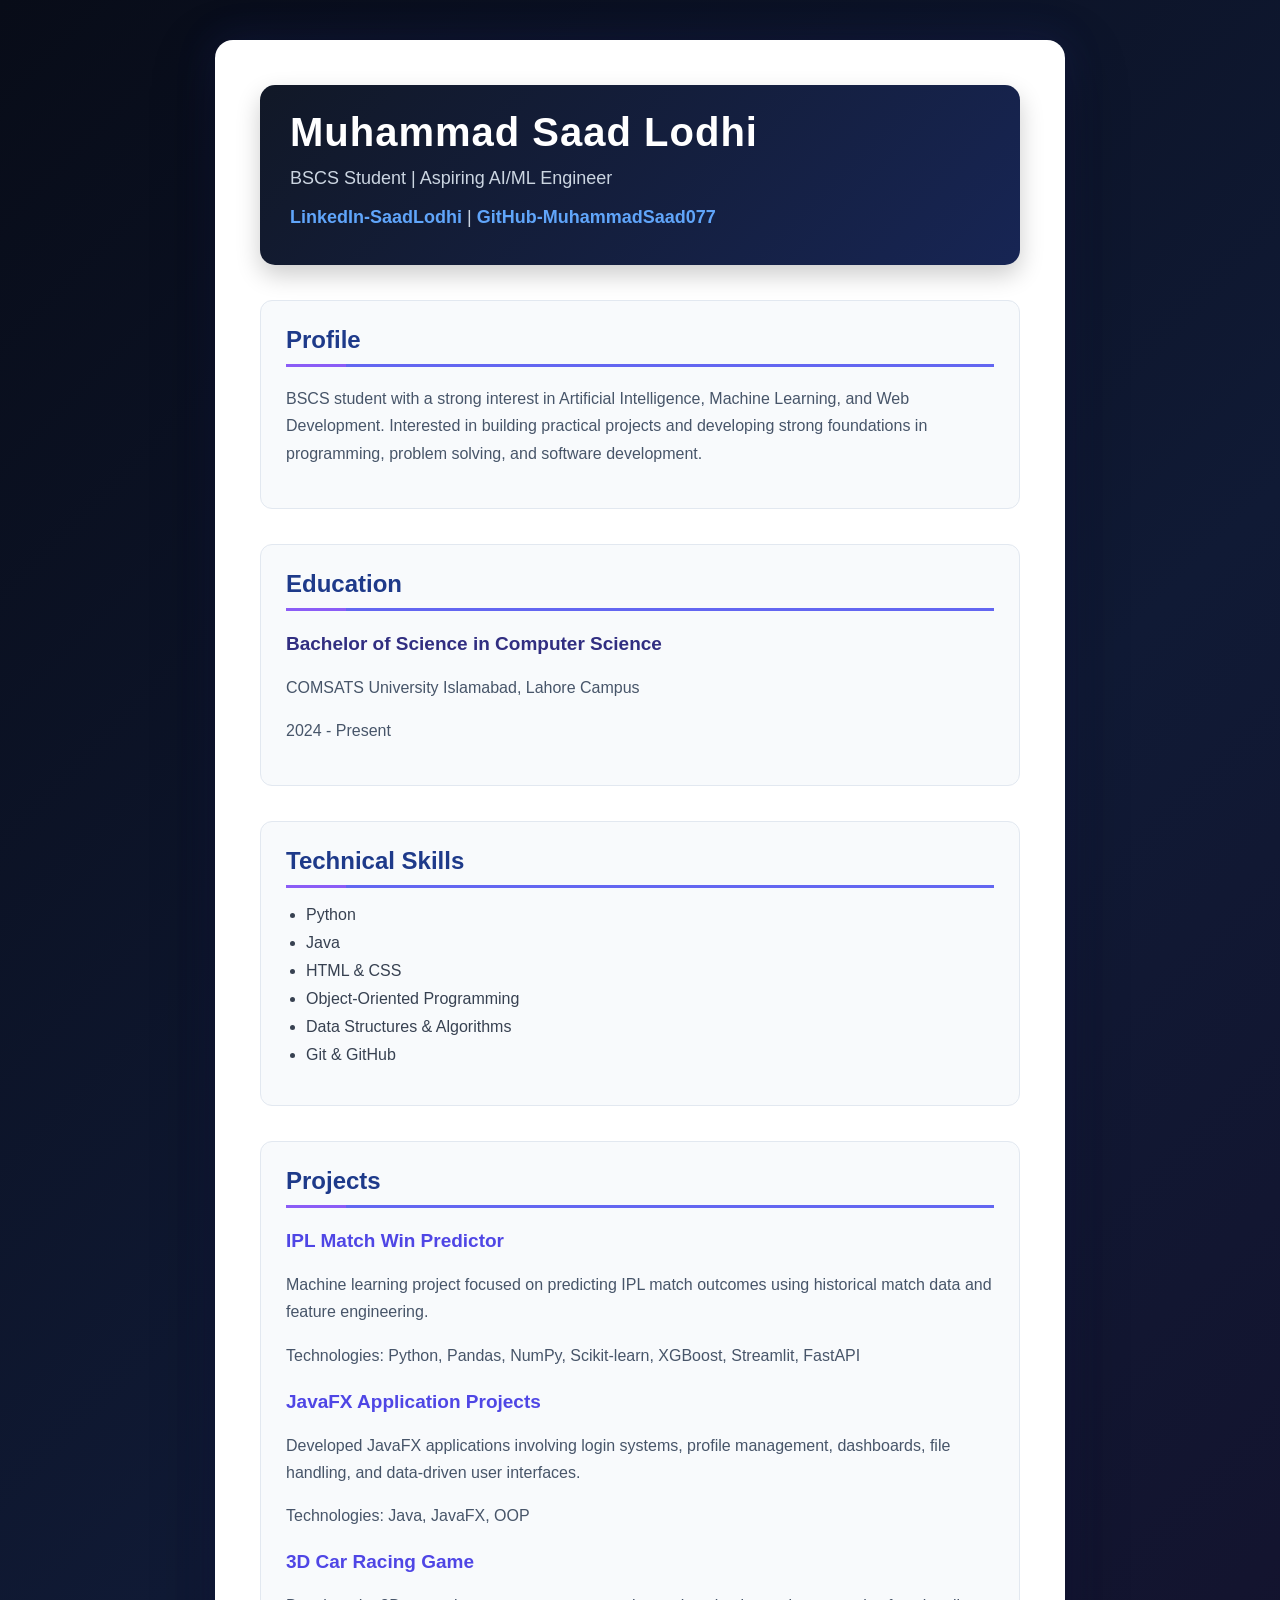
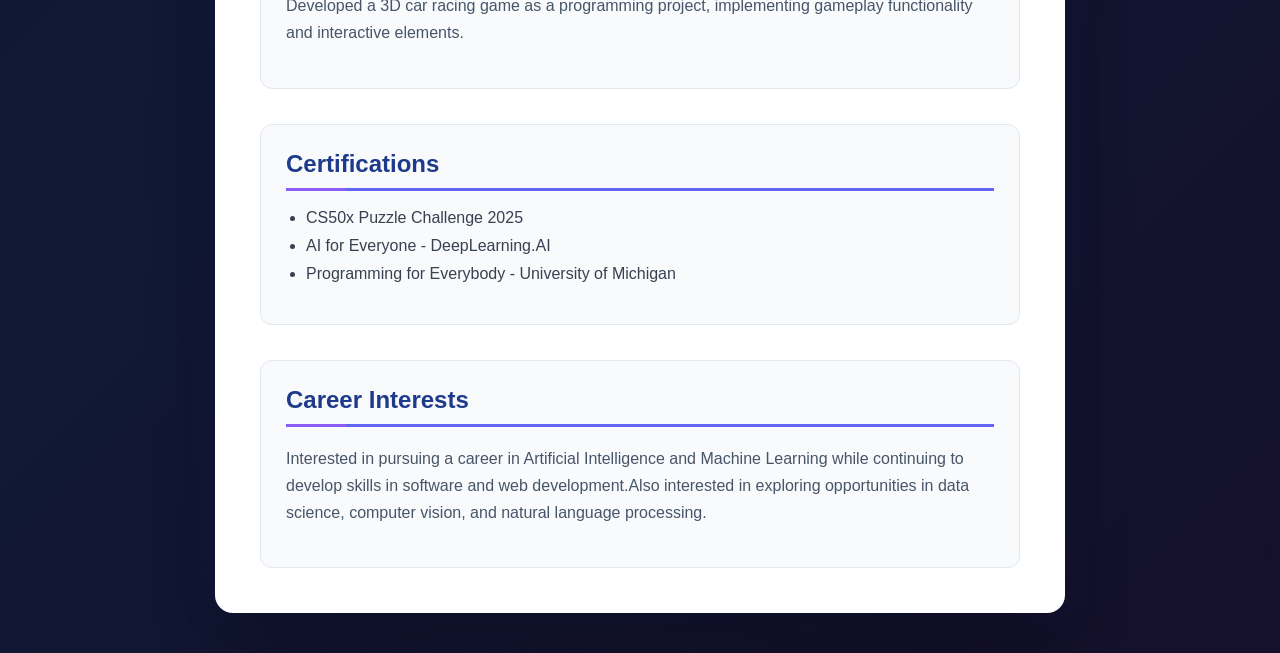
==== CV/index.html @ 449f5325 "Convert CV submodule into regular project folder" ====
<!DOCTYPE html>
<html lang="en">

<head>
    <meta charset="UTF-8">
    <meta name="viewport" content="width=device-width, initial-scale=1.0">

    <title>Muhammad Saad Lodhi - CV</title>

    <link rel="stylesheet" href="style.css">
</head>

<body>

    <div class="cv">

        <header>
            <div>
                <h1>Muhammad Saad Lodhi</h1>
                <p>BSCS Student | Aspiring AI/ML Engineer</p>

                <p>
                    <a href="https://www.linkedin.com/in/muhammad-saad-saeed-6aa393351">LinkedIn-SaadLodhi</a> |
                    <a href="https://github.com/MuhammadSaad077">GitHub-MuhammadSaad077</a>
                </p>
            </div>
        </header>

        <section>
            <h2>Profile</h2>

            <p>
                BSCS student with a strong interest in Artificial Intelligence,
                Machine Learning, and Web Development. Interested in building
                practical projects and developing strong foundations in
                programming, problem solving, and software development.
            </p>
        </section>


        <section>
            <h2>Education</h2>

            <h3>Bachelor of Science in Computer Science</h3>

            <p>
                COMSATS University Islamabad, Lahore Campus
            </p>

            <p>
                2024 - Present
            </p>
        </section>


        <section>
            <h2>Technical Skills</h2>

            <ul>
                <li>Python</li>
                <li>Java</li>
                <li>HTML & CSS</li>
                <li>Object-Oriented Programming</li>
                <li>Data Structures & Algorithms</li>
                <li>Git & GitHub</li>
            </ul>
        </section>


        <section>
            <h2>Projects</h2>

            <h3>IPL Match Win Predictor</h3>

            <p>
                Machine learning project focused on predicting IPL match
                outcomes using historical match data and feature engineering.
            </p>

            <p>
                Technologies: Python, Pandas, NumPy, Scikit-learn,
                XGBoost, Streamlit, FastAPI
            </p>


            <h3>JavaFX Application Projects</h3>

            <p>
                Developed JavaFX applications involving login systems,
                profile management, dashboards, file handling, and
                data-driven user interfaces.
            </p>

            <p>
                Technologies: Java, JavaFX, OOP
            </p>


            <h3>3D Car Racing Game</h3>

            <p>
                Developed a 3D car racing game as a programming project,
                implementing gameplay functionality and interactive elements.
            </p>
        </section>

        <section>
            <h2>Certifications</h2>

            <ul>
                <li>CS50x Puzzle Challenge 2025</li>
                <li>AI for Everyone - DeepLearning.AI</li>
                <li>Programming for Everybody - University of Michigan</li>
            </ul>
        </section>


        <section>
            <h2>Career Interests</h2>

            <p>
                Interested in pursuing a career in Artificial Intelligence
                and Machine Learning while continuing to develop skills in
                software and web development.Also interested in exploring 
                opportunities in data science, computer vision, and natural
                 language processing.
            </p>
        </section>

    </div>

</body>
</html>
---- CV/style.css ----
/* =========================
   GLOBAL
========================= */

* {
    box-sizing: border-box;
}

body {
    font-family: 'Segoe UI', Tahoma, Geneva, Verdana, sans-serif;
    margin: 0;
    padding: 40px 0;

    background: linear-gradient(
        135deg,
        #080c18,
        #101a35,
        #15102b
    );

    color: #e5e7eb;
}


/* =========================
   CV CONTAINER
========================= */

.cv {
    width: 850px;
    margin: auto;
    padding: 45px;

    background: #ffffff;
    color: #1f2937;

    border-radius: 18px;

    box-shadow:
        0 20px 60px rgba(0, 0, 0, 0.45),
        0 0 40px rgba(70, 90, 255, 0.15);
}


/* =========================
   HEADER
========================= */

header {
    padding: 25px 30px;
    margin-bottom: 35px;

    border-radius: 15px;

    background: linear-gradient(
        135deg,
        #111827,
        #172554
    );

    color: white;

    box-shadow:
        0 10px 25px rgba(0, 0, 0, 0.2);
}

h1 {
    margin: 0 0 8px 0;

    font-size: 40px;
    font-weight: 700;

    letter-spacing: 1px;

    color: white;
}

header p {
    margin: 8px 0;

    font-size: 18px;

    color: #cbd5e1;
}


/* =========================
   LINKS
========================= */

a {
    color: #60a5fa;

    text-decoration: none;

    font-weight: 600;

    transition: 0.3s;
}

a:hover {
    color: #a78bfa;

    text-decoration: underline;
}


/* =========================
   SECTIONS
========================= */

section {
    margin-top: 35px;
    padding: 25px;

    border-radius: 12px;

    background: #f8fafc;

    border: 1px solid #e2e8f0;

    transition: 0.3s;
}

section:hover {
    transform: translateY(-3px);

    box-shadow:
        0 10px 25px rgba(30, 64, 175, 0.12);
}


/* =========================
   SECTION HEADINGS
========================= */

h2 {
    margin-top: 0;
    margin-bottom: 18px;

    padding-bottom: 10px;

    font-size: 24px;

    color: #1e3a8a;

    border-bottom: 3px solid #6366f1;

    position: relative;
}

h2::after {
    content: "";

    display: block;

    width: 60px;
    height: 3px;

    background: #8b5cf6;

    position: absolute;

    bottom: -3px;
    left: 0;
}


/* =========================
   SUB HEADINGS
========================= */

h3 {
    margin-top: 22px;

    color: #312e81;

    font-size: 19px;
}


/* =========================
   PARAGRAPHS
========================= */

p {
    color: #475569;

    line-height: 1.7;
}


/* =========================
   LISTS
========================= */

ul {
    padding-left: 20px;
}

li {
    margin-bottom: 10px;

    color: #374151;
}


/* =========================
   SPECIAL PROJECT EFFECT
========================= */

section:nth-of-type(4) h3 {
    color: #4f46e5;
}


/* =========================
   SCROLLBAR
========================= */

::-webkit-scrollbar {
    width: 10px;
}

::-webkit-scrollbar-track {
    background: #0f172a;
}

::-webkit-scrollbar-thumb {
    background: linear-gradient(
        #6366f1,
        #8b5cf6
    );

    border-radius: 10px;
}
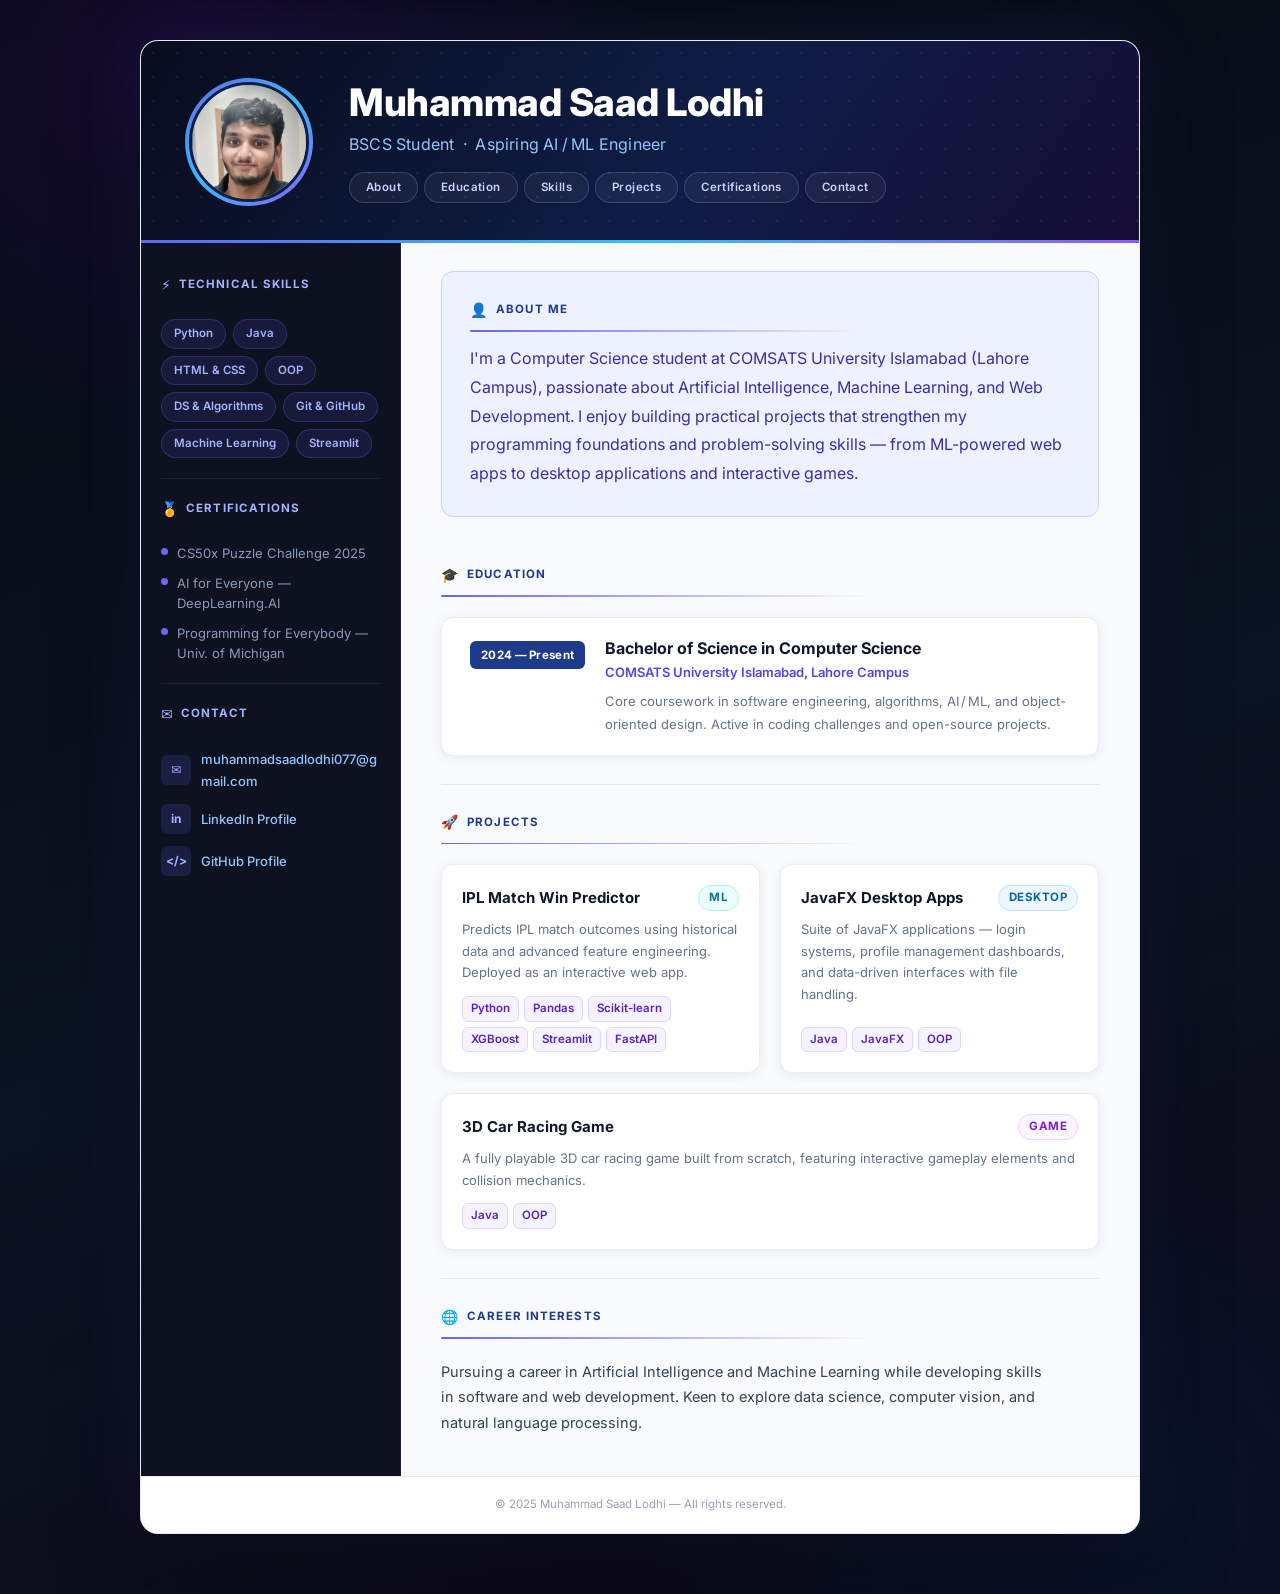
==== commit 70c637dc: "Improve CV website design and layout" ====
--- a/CV/index.html
+++ b/CV/index.html
@@ -4,9 +4,7 @@
 <head>
     <meta charset="UTF-8">
     <meta name="viewport" content="width=device-width, initial-scale=1.0">
-
-    <title>Muhammad Saad Lodhi - CV</title>
-
+    <title>Muhammad Saad Lodhi — CV</title>
     <link rel="stylesheet" href="style.css">
 </head>
 
@@ -14,120 +12,240 @@
 
     <div class="cv">
 
+        <!-- =====================================================
+             HEADER
+        ===================================================== -->
         <header>
-            <div>
-                <h1>Muhammad Saad Lodhi</h1>
-                <p>BSCS Student | Aspiring AI/ML Engineer</p>
-
-                <p>
-                    <a href="https://www.linkedin.com/in/muhammad-saad-saeed-6aa393351">LinkedIn-SaadLodhi</a> |
-                    <a href="https://github.com/MuhammadSaad077">GitHub-MuhammadSaad077</a>
-                </p>
+            <div class="header-bg-dots" aria-hidden="true"></div>
+
+            <div class="header-inner">
+                <div class="header-photo-wrap">
+                    <img src="Screenshot 2026-06-28 055729.png"
+                         alt="Muhammad Saad Lodhi"
+                         class="profile-photo">
+                </div>
+
+                <div class="header-text">
+                    <h1>Muhammad Saad Lodhi</h1>
+                    <p class="tagline">BSCS Student &nbsp;&middot;&nbsp; Aspiring AI&thinsp;/&thinsp;ML Engineer</p>
+
+                    <nav aria-label="Page sections">
+                        <a href="#about">About</a>
+                        <a href="#education">Education</a>
+                        <a href="#skills">Skills</a>
+                        <a href="#projects">Projects</a>
+                        <a href="#certifications">Certifications</a>
+                        <a href="#contact">Contact</a>
+                    </nav>
+                </div>
             </div>
         </header>
 
-        <section>
-            <h2>Profile</h2>
-
-            <p>
-                BSCS student with a strong interest in Artificial Intelligence,
-                Machine Learning, and Web Development. Interested in building
-                practical projects and developing strong foundations in
-                programming, problem solving, and software development.
-            </p>
-        </section>
-
-
-        <section>
-            <h2>Education</h2>
-
-            <h3>Bachelor of Science in Computer Science</h3>
-
-            <p>
-                COMSATS University Islamabad, Lahore Campus
-            </p>
-
-            <p>
-                2024 - Present
-            </p>
-        </section>
-
-
-        <section>
-            <h2>Technical Skills</h2>
-
-            <ul>
-                <li>Python</li>
-                <li>Java</li>
-                <li>HTML & CSS</li>
-                <li>Object-Oriented Programming</li>
-                <li>Data Structures & Algorithms</li>
-                <li>Git & GitHub</li>
-            </ul>
-        </section>
-
-
-        <section>
-            <h2>Projects</h2>
-
-            <h3>IPL Match Win Predictor</h3>
-
-            <p>
-                Machine learning project focused on predicting IPL match
-                outcomes using historical match data and feature engineering.
-            </p>
-
-            <p>
-                Technologies: Python, Pandas, NumPy, Scikit-learn,
-                XGBoost, Streamlit, FastAPI
-            </p>
-
-
-            <h3>JavaFX Application Projects</h3>
-
-            <p>
-                Developed JavaFX applications involving login systems,
-                profile management, dashboards, file handling, and
-                data-driven user interfaces.
-            </p>
-
-            <p>
-                Technologies: Java, JavaFX, OOP
-            </p>
-
-
-            <h3>3D Car Racing Game</h3>
-
-            <p>
-                Developed a 3D car racing game as a programming project,
-                implementing gameplay functionality and interactive elements.
-            </p>
-        </section>
-
-        <section>
-            <h2>Certifications</h2>
-
-            <ul>
-                <li>CS50x Puzzle Challenge 2025</li>
-                <li>AI for Everyone - DeepLearning.AI</li>
-                <li>Programming for Everybody - University of Michigan</li>
-            </ul>
-        </section>
-
-
-        <section>
-            <h2>Career Interests</h2>
-
-            <p>
-                Interested in pursuing a career in Artificial Intelligence
-                and Machine Learning while continuing to develop skills in
-                software and web development.Also interested in exploring 
-                opportunities in data science, computer vision, and natural
-                 language processing.
-            </p>
-        </section>
-
-    </div>
+        <!-- =====================================================
+             TWO-COLUMN BODY
+        ===================================================== -->
+        <div class="body-grid">
+
+            <!-- ─── SIDEBAR ─── -->
+            <aside class="sidebar">
+
+                <!-- Skills -->
+                <section id="skills">
+                    <h2 class="sidebar-heading">
+                        <span class="section-icon" aria-hidden="true">⚡</span>
+                        Technical Skills
+                    </h2>
+                    <ul class="skills-list">
+                        <li>Python</li>
+                        <li>Java</li>
+                        <li>HTML &amp; CSS</li>
+                        <li>OOP</li>
+                        <li>DS &amp; Algorithms</li>
+                        <li>Git &amp; GitHub</li>
+                        <li>Machine Learning</li>
+                        <li>Streamlit</li>
+                    </ul>
+                </section>
+
+                <!-- Certifications -->
+                <section id="certifications">
+                    <h2 class="sidebar-heading">
+                        <span class="section-icon" aria-hidden="true">🏅</span>
+                        Certifications
+                    </h2>
+                    <ul class="cert-list">
+                        <li>
+                            <span class="cert-dot" aria-hidden="true"></span>
+                            <span>CS50x Puzzle Challenge 2025</span>
+                        </li>
+                        <li>
+                            <span class="cert-dot" aria-hidden="true"></span>
+                            <span>AI for Everyone &mdash; DeepLearning.AI</span>
+                        </li>
+                        <li>
+                            <span class="cert-dot" aria-hidden="true"></span>
+                            <span>Programming for Everybody &mdash; Univ. of Michigan</span>
+                        </li>
+                    </ul>
+                </section>
+
+                <!-- Contact -->
+                <section id="contact">
+                    <h2 class="sidebar-heading">
+                        <span class="section-icon" aria-hidden="true">✉</span>
+                        Contact
+                    </h2>
+                    <ul class="contact-list">
+                        <li>
+                            <span class="contact-icon" aria-hidden="true">✉</span>
+                            <a href="mailto:muhammadsaadlodhi077@gmail.com">
+                                muhammadsaadlodhi077@gmail.com
+                            </a>
+                        </li>
+                        <li>
+                            <span class="contact-icon" aria-hidden="true">in</span>
+                            <a href="https://www.linkedin.com/in/muhammad-saad-lodhi-6aa393351"
+                               target="_blank" rel="noopener noreferrer">
+                                LinkedIn Profile
+                            </a>
+                        </li>
+                        <li>
+                            <span class="contact-icon" aria-hidden="true">&lt;/&gt;</span>
+                            <a href="https://github.com/MuhammadSaad077"
+                               target="_blank" rel="noopener noreferrer">
+                                GitHub Profile
+                            </a>
+                        </li>
+                    </ul>
+                </section>
+
+            </aside>
+
+            <!-- ─── MAIN CONTENT ─── -->
+            <main>
+
+                <!-- About Me — moved here from sidebar -->
+                <section id="about" class="section-about">
+                    <h2>
+                        <span class="section-icon" aria-hidden="true">👤</span>
+                        About Me
+                    </h2>
+                    <p>
+                        I'm a Computer Science student at COMSATS University Islamabad (Lahore Campus),
+                        passionate about Artificial Intelligence, Machine Learning, and Web Development.
+                        I enjoy building practical projects that strengthen my programming foundations
+                        and problem-solving skills — from ML-powered web apps to desktop applications
+                        and interactive games.
+                    </p>
+                </section>
+
+                <!-- Education -->
+                <section id="education">
+                    <h2>
+                        <span class="section-icon" aria-hidden="true">🎓</span>
+                        Education
+                    </h2>
+
+                    <div class="edu-card">
+                        <div class="edu-year">2024&thinsp;&mdash;&thinsp;Present</div>
+                        <div class="edu-body">
+                            <h3>Bachelor of Science in Computer Science</h3>
+                            <p class="edu-inst">COMSATS University Islamabad, Lahore Campus</p>
+                            <p class="edu-detail">
+                                Core coursework in software engineering, algorithms, AI&thinsp;/&thinsp;ML,
+                                and object-oriented design. Active in coding challenges and open-source projects.
+                            </p>
+                        </div>
+                    </div>
+                </section>
+
+                <!-- Projects -->
+                <section id="projects">
+                    <h2>
+                        <span class="section-icon" aria-hidden="true">🚀</span>
+                        Projects
+                    </h2>
+
+                    <div class="projects-grid">
+
+                        <article class="project-card">
+                            <div class="project-header">
+                                <h3>IPL Match Win Predictor</h3>
+                                <span class="project-badge badge-ml">ML</span>
+                            </div>
+                            <p>
+                                Predicts IPL match outcomes using historical data and advanced
+                                feature engineering. Deployed as an interactive web app.
+                            </p>
+                            <div class="tech-tags">
+                                <span>Python</span>
+                                <span>Pandas</span>
+                                <span>Scikit-learn</span>
+                                <span>XGBoost</span>
+                                <span>Streamlit</span>
+                                <span>FastAPI</span>
+                            </div>
+                        </article>
+
+                        <article class="project-card">
+                            <div class="project-header">
+                                <h3>JavaFX Desktop Apps</h3>
+                                <span class="project-badge badge-desktop">Desktop</span>
+                            </div>
+                            <p>
+                                Suite of JavaFX applications — login systems, profile management
+                                dashboards, and data-driven interfaces with file handling.
+                            </p>
+                            <div class="tech-tags">
+                                <span>Java</span>
+                                <span>JavaFX</span>
+                                <span>OOP</span>
+                            </div>
+                        </article>
+
+                        <article class="project-card">
+                            <div class="project-header">
+                                <h3>3D Car Racing Game</h3>
+                                <span class="project-badge badge-game">Game</span>
+                            </div>
+                            <p>
+                                A fully playable 3D car racing game built from scratch, featuring
+                                interactive gameplay elements and collision mechanics.
+                            </p>
+                            <div class="tech-tags">
+                                <span>Java</span>
+                                <span>OOP</span>
+                            </div>
+                        </article>
+
+                    </div>
+                </section>
+
+                <!-- Career Interests -->
+                <section id="interests">
+                    <h2>
+                        <span class="section-icon" aria-hidden="true">🌐</span>
+                        Career Interests
+                    </h2>
+                    <p>
+                        Pursuing a career in Artificial Intelligence and Machine Learning while
+                        developing skills in software and web development. Keen to explore
+                        data science, computer vision, and natural language processing.
+                    </p>
+                </section>
+
+            </main>
+
+        </div><!-- /.body-grid -->
+
+        <!-- =====================================================
+             FOOTER
+        ===================================================== -->
+        <footer>
+            <p>&copy; 2025 Muhammad Saad Lodhi &mdash; All rights reserved.</p>
+        </footer>
+
+    </div><!-- /.cv -->
 
 </body>
-</html>+</html>
--- a/CV/style.css
+++ b/CV/style.css
@@ -1,236 +1,846 @@
-/* =========================
-   GLOBAL
-========================= */
-
-* {
+/* ============================================================
+   GOOGLE FONT
+   Inter — clean, modern, excellent readability
+============================================================ */
+@import url('https://fonts.googleapis.com/css2?family=Inter:wght@300;400;500;600;700;800&display=swap');
+
+/* ============================================================
+   CSS CUSTOM PROPERTIES  (design tokens)
+============================================================ */
+:root {
+    /* --- Background colours --- */
+    --bg-page:        #06090f;
+    --bg-header:      #0a0e1a;
+    --bg-sidebar:     #0d1120;
+    --bg-main:        #f8fafc;
+    --bg-cv:          #f8fafc;
+    --bg-card:        #ffffff;
+    --bg-about:       #eef2ff;
+
+    /* --- Accent palette --- */
+    --indigo:         #6366f1;
+    --indigo-dark:    #4f46e5;
+    --indigo-light:   #a5b4fc;
+    --violet:         #8b5cf6;
+    --sky:            #38bdf8;
+    --navy:           #1e3a8a;
+
+    /* --- Text --- */
+    --text-heading:   #0f172a;
+    --text-body:      #334155;
+    --text-muted:     #64748b;
+    --text-light:     #94a3b8;
+    --text-sidebar:   #cbd5e1;
+    --text-sidebar-muted: #8a9ab5;
+
+    /* --- Borders --- */
+    --border:         #e2e8f0;
+    --border-card:    #e9edf4;
+    --border-sidebar: rgba(255,255,255,0.07);
+
+    /* --- Shadows --- */
+    --shadow-page:    0 32px 80px rgba(0,0,0,0.55),
+                      0 0 64px rgba(99,102,241,0.16);
+    --shadow-card:    0 2px 12px rgba(15,23,42,0.07);
+    --shadow-lift:    0 8px 28px rgba(15,23,42,0.13);
+
+    /* --- Radius --- */
+    --r-xl:   18px;
+    --r-lg:   12px;
+    --r-md:   8px;
+    --r-sm:   6px;
+    --r-pill: 999px;
+
+    /* --- Spacing scale --- */
+    --sp-xs:  6px;
+    --sp-sm:  12px;
+    --sp-md:  20px;
+    --sp-lg:  28px;
+    --sp-xl:  40px;
+
+    /* --- Typography --- */
+    --font:   'Inter', 'Segoe UI', system-ui, sans-serif;
+    --fs-xs:  11.5px;
+    --fs-sm:  13px;
+    --fs-base:14.5px;
+    --fs-md:  16px;
+    --fs-lg:  20px;
+    --fs-xl:  28px;
+    --fs-2xl: 38px;
+
+    /* --- Transitions --- */
+    --t-fast: 0.18s ease;
+    --t-med:  0.25s ease;
+}
+
+/* ============================================================
+   GLOBAL RESET
+============================================================ */
+*, *::before, *::after {
     box-sizing: border-box;
-}
-
+    margin: 0;
+    padding: 0;
+}
+
+/* ============================================================
+   BASE
+============================================================ */
 body {
-    font-family: 'Segoe UI', Tahoma, Geneva, Verdana, sans-serif;
+    font-family: var(--font);
+    font-size: var(--fs-base);
+    line-height: 1.7;
+    color: var(--text-body);
+    background:
+        radial-gradient(ellipse 60% 40% at 15%  5%, #150b2e 0%, transparent 60%),
+        radial-gradient(ellipse 60% 40% at 85% 95%, #071428 0%, transparent 60%),
+        linear-gradient(160deg, #060912 0%, #0b1422 55%, #0e0718 100%);
+    min-height: 100vh;
+    padding: var(--sp-xl) var(--sp-md) 60px;
+}
+
+/* ============================================================
+   OUTER CV CARD
+============================================================ */
+.cv {
+    width: 1000px;
+    max-width: 100%;
+    margin: 0 auto;
+    background: var(--bg-cv);
+    border-radius: var(--r-xl);
+    overflow: hidden;
+    box-shadow: var(--shadow-page);
+    border: 1px solid rgba(99,102,241,0.12);
+}
+
+/* ============================================================
+   HEADER
+============================================================ */
+header {
+    position: relative;
+    overflow: hidden;
+    background: linear-gradient(125deg, #080c1c 0%, #0f1d45 55%, #160d35 100%);
+}
+
+/* dot-grid texture */
+.header-bg-dots {
+    position: absolute;
+    inset: 0;
+    background-image: radial-gradient(circle, rgba(255,255,255,0.055) 1px, transparent 1px);
+    background-size: 24px 24px;
+    pointer-events: none;
+}
+
+/* rainbow accent line at the very bottom */
+header::after {
+    content: '';
+    position: absolute;
+    bottom: 0; left: 0; right: 0;
+    height: 3px;
+    background: linear-gradient(90deg, var(--indigo), var(--sky), var(--violet));
+}
+
+.header-inner {
+    position: relative;
+    z-index: 1;
+    display: flex;
+    align-items: center;
+    gap: var(--sp-xl);
+    padding: 40px 48px;
+}
+
+/* ── Profile photo ── */
+.header-photo-wrap {
+    flex-shrink: 0;
+    position: relative;
+}
+
+/* gradient ring around photo */
+.header-photo-wrap::before {
+    content: '';
+    position: absolute;
+    inset: -4px;
+    border-radius: 50%;
+    background: linear-gradient(140deg, var(--indigo), var(--sky), var(--violet));
+    z-index: 0;
+}
+
+.profile-photo {
+    position: relative;
+    z-index: 1;
+    display: block;
+    width: 120px;
+    height: 120px;
+    border-radius: 50%;
+    object-fit: cover;
+    object-position: center top;
+    border: 3px solid #0f1d45;
+}
+
+/* ── Header text block ── */
+.header-text {
+    display: flex;
+    flex-direction: column;
+    gap: var(--sp-xs);
+    min-width: 0;
+}
+
+h1 {
+    font-size: var(--fs-2xl);
+    font-weight: 800;
+    letter-spacing: -0.5px;
+    color: #ffffff;
+    line-height: 1.15;
+}
+
+.tagline {
+    font-size: var(--fs-md);
+    font-weight: 400;
+    color: #93c5fd;
     margin: 0;
-    padding: 40px 0;
-
-    background: linear-gradient(
-        135deg,
-        #080c18,
-        #101a35,
-        #15102b
-    );
-
-    color: #e5e7eb;
-}
-
-
-/* =========================
-   CV CONTAINER
-========================= */
-
-.cv {
-    width: 850px;
-    margin: auto;
-    padding: 45px;
-
-    background: #ffffff;
-    color: #1f2937;
-
-    border-radius: 18px;
-
-    box-shadow:
-        0 20px 60px rgba(0, 0, 0, 0.45),
-        0 0 40px rgba(70, 90, 255, 0.15);
-}
-
-
-/* =========================
-   HEADER
-========================= */
-
-header {
-    padding: 25px 30px;
-    margin-bottom: 35px;
-
-    border-radius: 15px;
-
-    background: linear-gradient(
-        135deg,
-        #111827,
-        #172554
-    );
-
-    color: white;
-
-    box-shadow:
-        0 10px 25px rgba(0, 0, 0, 0.2);
-}
-
-h1 {
-    margin: 0 0 8px 0;
-
-    font-size: 40px;
+    letter-spacing: 0.2px;
+}
+
+/* ============================================================
+   NAV PILLS  (inside header)
+============================================================ */
+nav {
+    display: flex;
+    flex-wrap: wrap;
+    gap: var(--sp-xs);
+    margin-top: 8px;
+}
+
+nav a {
+    display: inline-block;
+    padding: 5px 16px;
+    font-size: var(--fs-xs);
+    font-weight: 600;
+    letter-spacing: 0.4px;
+    color: #c7d2fe;
+    text-decoration: none;
+    background: rgba(255,255,255,0.05);
+    border: 1px solid rgba(165,180,252,0.22);
+    border-radius: var(--r-pill);
+    transition: background var(--t-fast), color var(--t-fast), border-color var(--t-fast);
+}
+
+nav a:hover {
+    background: rgba(99,102,241,0.28);
+    color: #ffffff;
+    border-color: rgba(165,180,252,0.45);
+    text-decoration: none;
+}
+
+/* ============================================================
+   TWO-COLUMN BODY GRID
+============================================================ */
+.body-grid {
+    display: grid;
+    grid-template-columns: 260px 1fr;
+    align-items: start;
+}
+
+/* ============================================================
+   SIDEBAR
+============================================================ */
+.sidebar {
+    background: var(--bg-sidebar);
+    color: var(--text-sidebar);
+    padding: var(--sp-lg) var(--sp-md) var(--sp-xl);
+    /* stretch to fill the full grid row height */
+    align-self: stretch;
+    display: flex;
+    flex-direction: column;
+    gap: 0;
+    border-right: 1px solid var(--border-sidebar);
+}
+
+/* ── sidebar sections ── */
+.sidebar section {
+    margin-top: 0;
+    padding: var(--sp-md) 0;
+    border-radius: 0;
+    border: none;
+    background: transparent;
+    border-bottom: 1px solid var(--border-sidebar);
+    transition: none;
+}
+
+.sidebar section:first-child { padding-top: 4px; }
+.sidebar section:last-child  { border-bottom: none; }
+.sidebar section:hover       { transform: none; box-shadow: none; }
+
+/* ── sidebar headings ── */
+.sidebar-heading {
+    display: flex;
+    align-items: center;
+    gap: 7px;
+    font-size: var(--fs-xs);
     font-weight: 700;
-
-    letter-spacing: 1px;
-
-    color: white;
-}
-
-header p {
-    margin: 8px 0;
-
-    font-size: 18px;
-
-    color: #cbd5e1;
-}
-
-
-/* =========================
-   LINKS
-========================= */
-
+    letter-spacing: 1.1px;
+    text-transform: uppercase;
+    color: var(--indigo-light);
+    border: none !important;
+    padding-bottom: var(--sp-sm) !important;
+    margin-bottom: var(--sp-sm) !important;
+    position: static !important;
+}
+
+.sidebar-heading::after { display: none !important; }
+
+/* ── sidebar body text ── */
+.sidebar p {
+    font-size: var(--fs-sm);
+    color: var(--text-sidebar-muted);
+    line-height: 1.7;
+    margin: 0;
+}
+
+/* ── Skills pills ── */
+.skills-list {
+    list-style: none;
+    padding: 0;
+    display: flex;
+    flex-wrap: wrap;
+    gap: 7px;
+    margin-top: 2px;
+}
+
+.skills-list li {
+    margin: 0;
+    padding: 4px 12px;
+    font-size: var(--fs-xs);
+    font-weight: 600;
+    color: var(--indigo-light);
+    background: rgba(99,102,241,0.12);
+    border: 1px solid rgba(99,102,241,0.28);
+    border-radius: var(--r-pill);
+    cursor: default;
+    transition: background var(--t-fast), color var(--t-fast), border-color var(--t-fast);
+}
+
+.skills-list li:hover {
+    background: var(--indigo);
+    color: #ffffff;
+    border-color: var(--indigo);
+}
+
+/* ── Certifications ── */
+.cert-list {
+    list-style: none;
+    padding: 0;
+    display: flex;
+    flex-direction: column;
+    gap: 10px;
+}
+
+.cert-list li {
+    display: flex;
+    align-items: flex-start;
+    gap: 9px;
+    color: var(--text-sidebar-muted);
+    font-size: var(--fs-sm);
+    line-height: 1.55;
+    margin: 0;
+}
+
+.cert-dot {
+    flex-shrink: 0;
+    width: 7px;
+    height: 7px;
+    margin-top: 5px;
+    border-radius: 50%;
+    background: linear-gradient(135deg, var(--indigo), var(--violet));
+}
+
+/* ── Contact list ── */
+.contact-list {
+    list-style: none;
+    padding: 0;
+    display: flex;
+    flex-direction: column;
+    gap: 12px;
+}
+
+.contact-list li {
+    display: flex;
+    align-items: center;
+    gap: 10px;
+    margin: 0;
+}
+
+.contact-icon {
+    display: inline-flex;
+    align-items: center;
+    justify-content: center;
+    flex-shrink: 0;
+    width: 30px;
+    height: 30px;
+    border-radius: var(--r-sm);
+    background: rgba(99,102,241,0.16);
+    font-size: 12px;
+    font-weight: 700;
+    color: var(--indigo-light);
+    line-height: 1;
+}
+
+.contact-list a {
+    font-size: var(--fs-sm);
+    font-weight: 500;
+    color: #93c5fd;
+    text-decoration: none;
+    word-break: break-all;
+    transition: color var(--t-fast);
+}
+
+.contact-list a:hover {
+    color: #ffffff;
+    text-decoration: underline;
+}
+
+/* ============================================================
+   MAIN CONTENT
+============================================================ */
+main {
+    padding: var(--sp-lg) var(--sp-xl) var(--sp-xl);
+    background: var(--bg-main);
+    display: flex;
+    flex-direction: column;
+    gap: 0;
+    min-width: 0; /* prevent grid blowout */
+}
+
+/* ── main sections ── */
+main section {
+    margin-top: 0;
+    padding: var(--sp-lg) 0;
+    border-radius: 0;
+    border: none;
+    border-bottom: 1px solid var(--border);
+    background: transparent;
+    transition: none;
+}
+
+main section:first-child { padding-top: 0; }
+main section:last-child  { border-bottom: none; padding-bottom: 0; }
+main section:hover       { transform: none; box-shadow: none; }
+
+/* ── main section h2 ── */
+main h2 {
+    display: flex;
+    align-items: center;
+    gap: 8px;
+    font-size: var(--fs-xs);
+    font-weight: 700;
+    letter-spacing: 1.1px;
+    text-transform: uppercase;
+    color: var(--navy);
+    border: none;
+    padding-bottom: var(--sp-sm);
+    margin-bottom: var(--sp-md);
+    position: relative;
+}
+
+main h2::after {
+    content: '';
+    position: absolute;
+    bottom: 0; left: 0;
+    width: 100%;
+    height: 1.5px;
+    background: linear-gradient(90deg, var(--indigo) 0%, transparent 65%);
+    border-radius: 2px;
+}
+
+.section-icon {
+    font-size: 14px;
+    line-height: 1;
+}
+
+/* ── h3 (sub-headings) ── */
+h3 {
+    font-size: var(--fs-md);
+    font-weight: 700;
+    color: var(--text-heading);
+    margin-bottom: 4px;
+    line-height: 1.3;
+}
+
+/* ── paragraphs in main ── */
+main p {
+    font-size: var(--fs-base);
+    color: var(--text-body);
+    line-height: 1.78;
+    margin-top: 4px;
+}
+
+/* ── generic links (body) ── */
 a {
-    color: #60a5fa;
-
+    color: var(--indigo-dark);
     text-decoration: none;
-
+    font-weight: 500;
+    transition: color var(--t-fast);
+}
+
+a:hover {
+    color: var(--violet);
+    text-decoration: underline;
+}
+
+/* ============================================================
+   ABOUT SECTION  (distinct treatment)
+============================================================ */
+.section-about {
+    background: var(--bg-about);
+    border-radius: var(--r-lg);
+    padding: var(--sp-lg) var(--sp-lg) !important;
+    border-bottom: none !important;
+    margin-bottom: var(--sp-md);
+    border: 1px solid #c7d2fe !important;
+}
+
+.section-about h2 {
+    color: var(--navy);
+    margin-bottom: var(--sp-sm) !important;
+}
+
+.section-about p {
+    font-size: var(--fs-md);
+    color: #3730a3;
+    line-height: 1.8;
+    margin-top: 0;
+}
+
+/* ============================================================
+   EDUCATION  (timeline card)
+============================================================ */
+.edu-card {
+    display: flex;
+    gap: var(--sp-md);
+    align-items: flex-start;
+    background: var(--bg-card);
+    border: 1px solid var(--border-card);
+    border-radius: var(--r-lg);
+    padding: var(--sp-md) var(--sp-lg);
+    box-shadow: var(--shadow-card);
+}
+
+.edu-year {
+    flex-shrink: 0;
+    padding: 5px 11px;
+    background: var(--navy);
+    color: #ffffff;
+    font-size: var(--fs-xs);
+    font-weight: 700;
+    border-radius: var(--r-sm);
+    white-space: nowrap;
+    line-height: 1.6;
+    letter-spacing: 0.3px;
+    margin-top: 3px;
+}
+
+.edu-body h3 {
+    font-size: var(--fs-md);
+    font-weight: 700;
+    color: var(--text-heading);
+    margin-bottom: 3px;
+}
+
+.edu-inst {
+    font-size: var(--fs-sm);
     font-weight: 600;
-
-    transition: 0.3s;
-}
-
-a:hover {
-    color: #a78bfa;
-
-    text-decoration: underline;
-}
-
-
-/* =========================
-   SECTIONS
-========================= */
-
-section {
-    margin-top: 35px;
-    padding: 25px;
-
-    border-radius: 12px;
-
-    background: #f8fafc;
-
-    border: 1px solid #e2e8f0;
-
-    transition: 0.3s;
-}
-
-section:hover {
-    transform: translateY(-3px);
-
-    box-shadow:
-        0 10px 25px rgba(30, 64, 175, 0.12);
-}
-
-
-/* =========================
-   SECTION HEADINGS
-========================= */
-
-h2 {
-    margin-top: 0;
-    margin-bottom: 18px;
-
-    padding-bottom: 10px;
-
-    font-size: 24px;
-
-    color: #1e3a8a;
-
-    border-bottom: 3px solid #6366f1;
-
-    position: relative;
-}
-
-h2::after {
-    content: "";
-
-    display: block;
-
-    width: 60px;
-    height: 3px;
-
-    background: #8b5cf6;
-
-    position: absolute;
-
-    bottom: -3px;
-    left: 0;
-}
-
-
-/* =========================
-   SUB HEADINGS
-========================= */
-
-h3 {
-    margin-top: 22px;
-
-    color: #312e81;
-
-    font-size: 19px;
-}
-
-
-/* =========================
-   PARAGRAPHS
-========================= */
-
-p {
-    color: #475569;
-
+    color: var(--indigo-dark);
+    margin: 0 0 var(--sp-xs) !important;
+}
+
+.edu-detail {
+    font-size: var(--fs-sm);
+    color: var(--text-muted);
+    margin: 0 !important;
     line-height: 1.7;
 }
 
-
-/* =========================
-   LISTS
-========================= */
-
-ul {
-    padding-left: 20px;
-}
-
-li {
-    margin-bottom: 10px;
-
-    color: #374151;
-}
-
-
-/* =========================
-   SPECIAL PROJECT EFFECT
-========================= */
-
-section:nth-of-type(4) h3 {
-    color: #4f46e5;
-}
-
-
-/* =========================
-   SCROLLBAR
-========================= */
-
-::-webkit-scrollbar {
-    width: 10px;
-}
-
-::-webkit-scrollbar-track {
-    background: #0f172a;
-}
-
-::-webkit-scrollbar-thumb {
-    background: linear-gradient(
-        #6366f1,
-        #8b5cf6
-    );
-
-    border-radius: 10px;
-}+/* ============================================================
+   PROJECTS GRID
+============================================================ */
+.projects-grid {
+    display: grid;
+    grid-template-columns: repeat(2, 1fr);
+    gap: var(--sp-md);
+}
+
+/* ── project card ── */
+.project-card {
+    background: var(--bg-card);
+    border: 1px solid var(--border-card);
+    border-radius: var(--r-lg);
+    padding: var(--sp-md);
+    box-shadow: var(--shadow-card);
+    display: flex;
+    flex-direction: column;
+    gap: var(--sp-xs);
+    transition: transform var(--t-med), box-shadow var(--t-med), border-color var(--t-med);
+}
+
+.project-card:hover {
+    transform: translateY(-4px);
+    box-shadow: var(--shadow-lift);
+    border-color: #c7d2fe;
+}
+
+/* third card: span full width */
+.projects-grid .project-card:nth-child(3) {
+    grid-column: 1 / -1;
+}
+
+/* ── project header row ── */
+.project-header {
+    display: flex;
+    align-items: center;
+    justify-content: space-between;
+    gap: var(--sp-xs);
+    margin-bottom: 2px;
+}
+
+.project-header h3 {
+    font-size: 15px;
+    font-weight: 700;
+    color: var(--text-heading);
+    margin: 0;
+}
+
+/* ── category badges ── */
+.project-badge {
+    flex-shrink: 0;
+    font-size: var(--fs-xs);
+    font-weight: 700;
+    letter-spacing: 0.5px;
+    text-transform: uppercase;
+    border-radius: var(--r-pill);
+    padding: 2px 10px;
+    white-space: nowrap;
+    border: 1px solid;
+}
+
+.badge-ml {
+    color: #0e7490;
+    background: #ecfeff;
+    border-color: #a5f3fc;
+}
+
+.badge-desktop {
+    color: #0369a1;
+    background: #eff6ff;
+    border-color: #bae6fd;
+}
+
+.badge-game {
+    color: #7e22ce;
+    background: #faf5ff;
+    border-color: #e9d5ff;
+}
+
+/* ── project description ── */
+.project-card > p {
+    font-size: var(--fs-sm);
+    color: var(--text-muted);
+    line-height: 1.68;
+    flex-grow: 1;
+    margin: 0;
+}
+
+/* ── tech tag chips ── */
+.tech-tags {
+    display: flex;
+    flex-wrap: wrap;
+    gap: 5px;
+    margin-top: 6px;
+}
+
+.tech-tags span {
+    font-size: var(--fs-xs);
+    font-weight: 600;
+    color: #5b21b6;
+    background: #f5f3ff;
+    border: 1px solid #ddd6fe;
+    border-radius: var(--r-sm);
+    padding: 2px 8px;
+    transition: background var(--t-fast), color var(--t-fast);
+}
+
+.tech-tags span:hover {
+    background: var(--violet);
+    color: #ffffff;
+    border-color: var(--violet);
+}
+
+/* ============================================================
+   CAREER INTERESTS
+============================================================ */
+#interests p {
+    max-width: 68ch;
+}
+
+/* ============================================================
+   FOOTER
+============================================================ */
+footer {
+    padding: 18px 48px;
+    background: var(--bg-card);
+    border-top: 1px solid var(--border);
+    text-align: center;
+}
+
+footer p {
+    font-size: var(--fs-xs);
+    color: var(--text-light);
+    margin: 0;
+}
+
+/* ============================================================
+   SCROLLBAR  (webkit)
+============================================================ */
+::-webkit-scrollbar          { width: 8px; }
+::-webkit-scrollbar-track    { background: #060912; }
+::-webkit-scrollbar-thumb    {
+    background: linear-gradient(var(--indigo), var(--violet));
+    border-radius: var(--r-pill);
+}
+
+/* ============================================================
+   RESPONSIVE — TABLET  (≤ 820px)
+============================================================ */
+@media (max-width: 820px) {
+    body {
+        padding: 20px var(--sp-sm) 40px;
+    }
+
+    .cv {
+        border-radius: var(--r-lg);
+    }
+
+    .header-inner {
+        padding: 28px 28px;
+        gap: var(--sp-lg);
+    }
+
+    .profile-photo {
+        width: 96px;
+        height: 96px;
+    }
+
+    h1 { font-size: 28px; }
+    .tagline { font-size: 14px; }
+
+    /* slightly narrower sidebar */
+    .body-grid {
+        grid-template-columns: 220px 1fr;
+    }
+
+    main {
+        padding: var(--sp-md) var(--sp-lg) var(--sp-lg);
+    }
+
+    .projects-grid {
+        grid-template-columns: 1fr;
+    }
+
+    .projects-grid .project-card:nth-child(3) {
+        grid-column: auto;
+    }
+}
+
+/* ============================================================
+   RESPONSIVE — MOBILE  (≤ 600px)
+============================================================ */
+@media (max-width: 600px) {
+    body {
+        padding: 0;
+    }
+
+    .cv {
+        border-radius: 0;
+        border: none;
+        box-shadow: none;
+    }
+
+    /* ── collapse header ── */
+    .header-inner {
+        flex-direction: column;
+        align-items: flex-start;
+        padding: 24px 20px 20px;
+        gap: var(--sp-md);
+    }
+
+    .header-photo-wrap {
+        /* centre photo on narrow screens */
+        align-self: center;
+    }
+
+    .profile-photo {
+        width: 90px;
+        height: 90px;
+    }
+
+    .header-text {
+        width: 100%;
+    }
+
+    h1 {
+        font-size: 26px;
+        text-align: center;
+    }
+
+    .tagline {
+        font-size: 13.5px;
+        text-align: center;
+    }
+
+    nav {
+        justify-content: center;
+    }
+
+    nav a {
+        padding: 5px 12px;
+        font-size: 11px;
+    }
+
+    /* ── stack sidebar below main ── */
+    .body-grid {
+        grid-template-columns: 1fr;
+        grid-template-rows: auto auto;
+    }
+
+    .sidebar {
+        border-right: none;
+        border-top: 1px solid var(--border-sidebar);
+        /* sidebar goes below main on mobile */
+        order: 2;
+        padding: var(--sp-md) var(--sp-md) var(--sp-lg);
+    }
+
+    main {
+        order: 1;
+        padding: var(--sp-md) var(--sp-md) var(--sp-lg);
+    }
+
+    .projects-grid {
+        grid-template-columns: 1fr;
+    }
+
+    .projects-grid .project-card:nth-child(3) {
+        grid-column: auto;
+    }
+
+    .edu-card {
+        flex-direction: column;
+        gap: var(--sp-sm);
+    }
+
+    .section-about {
+        padding: var(--sp-md) !important;
+    }
+
+    footer {
+        padding: 16px var(--sp-md);
+    }
+}
